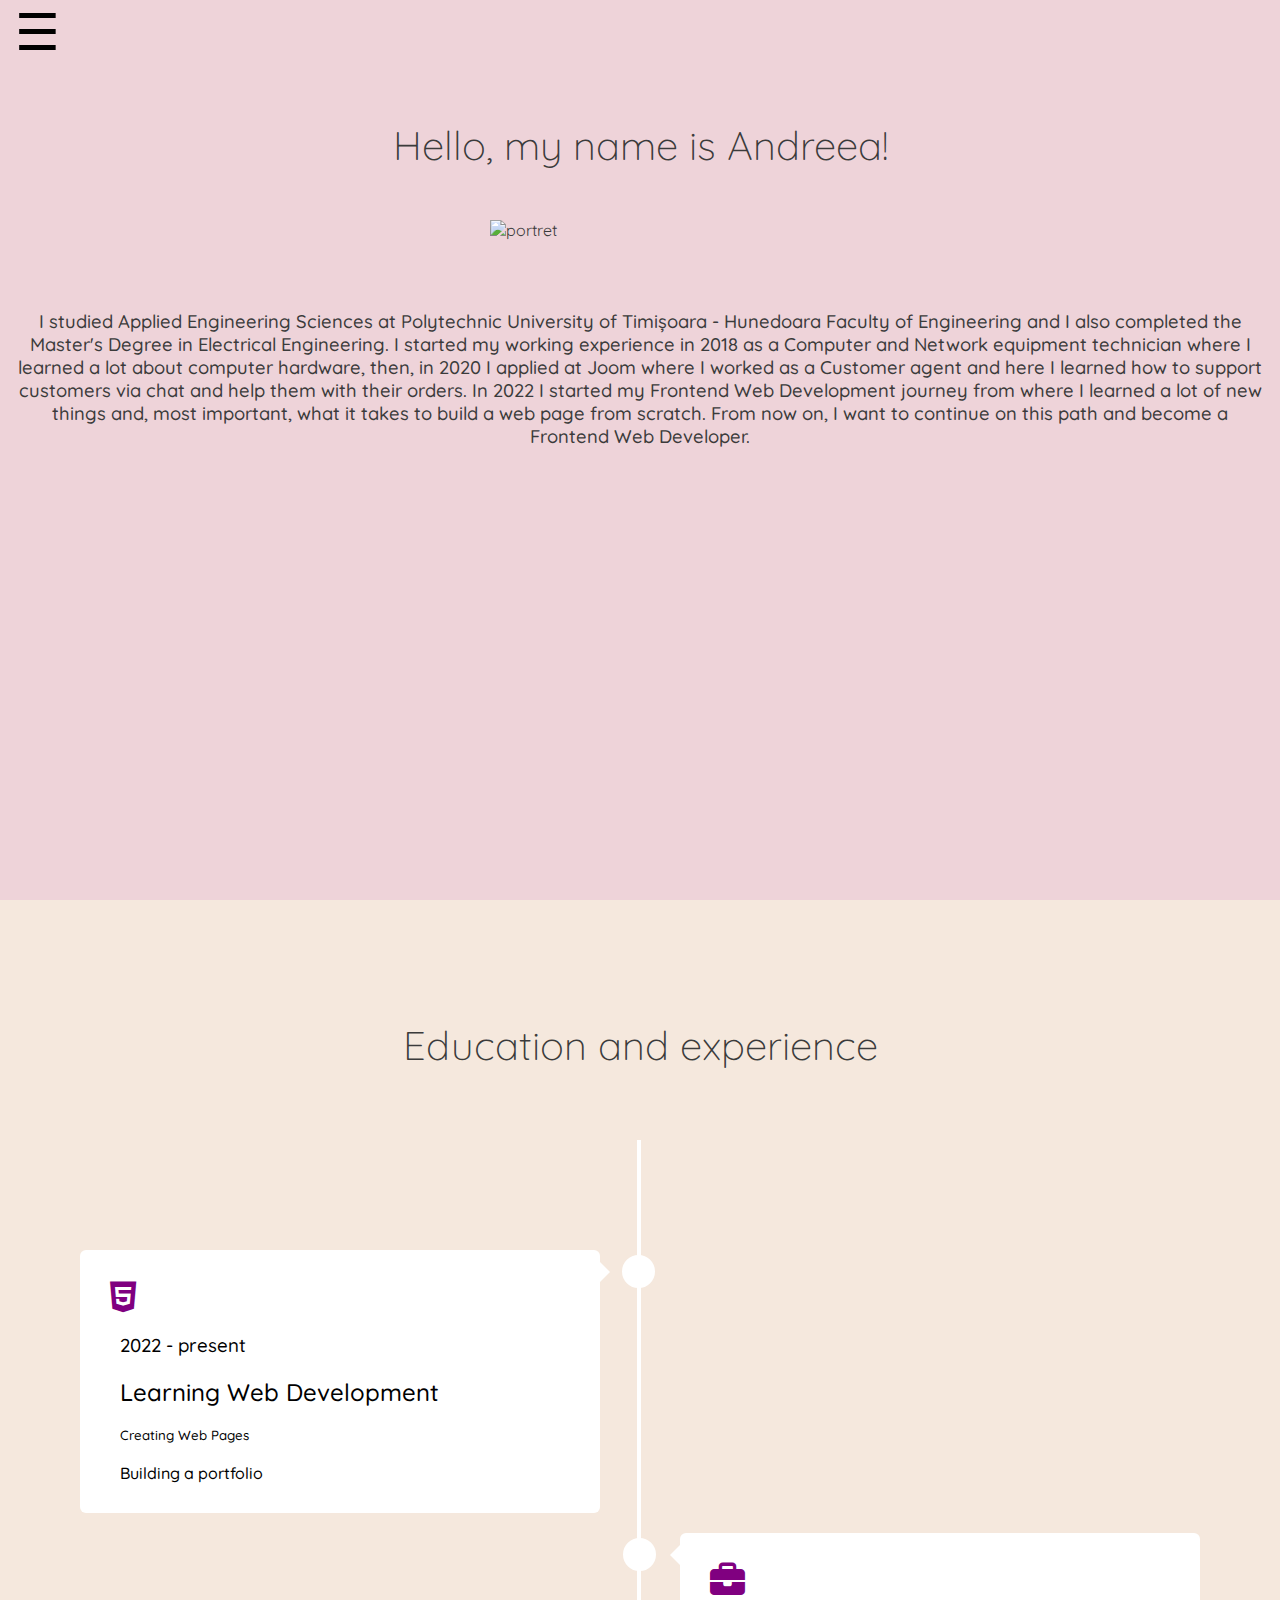
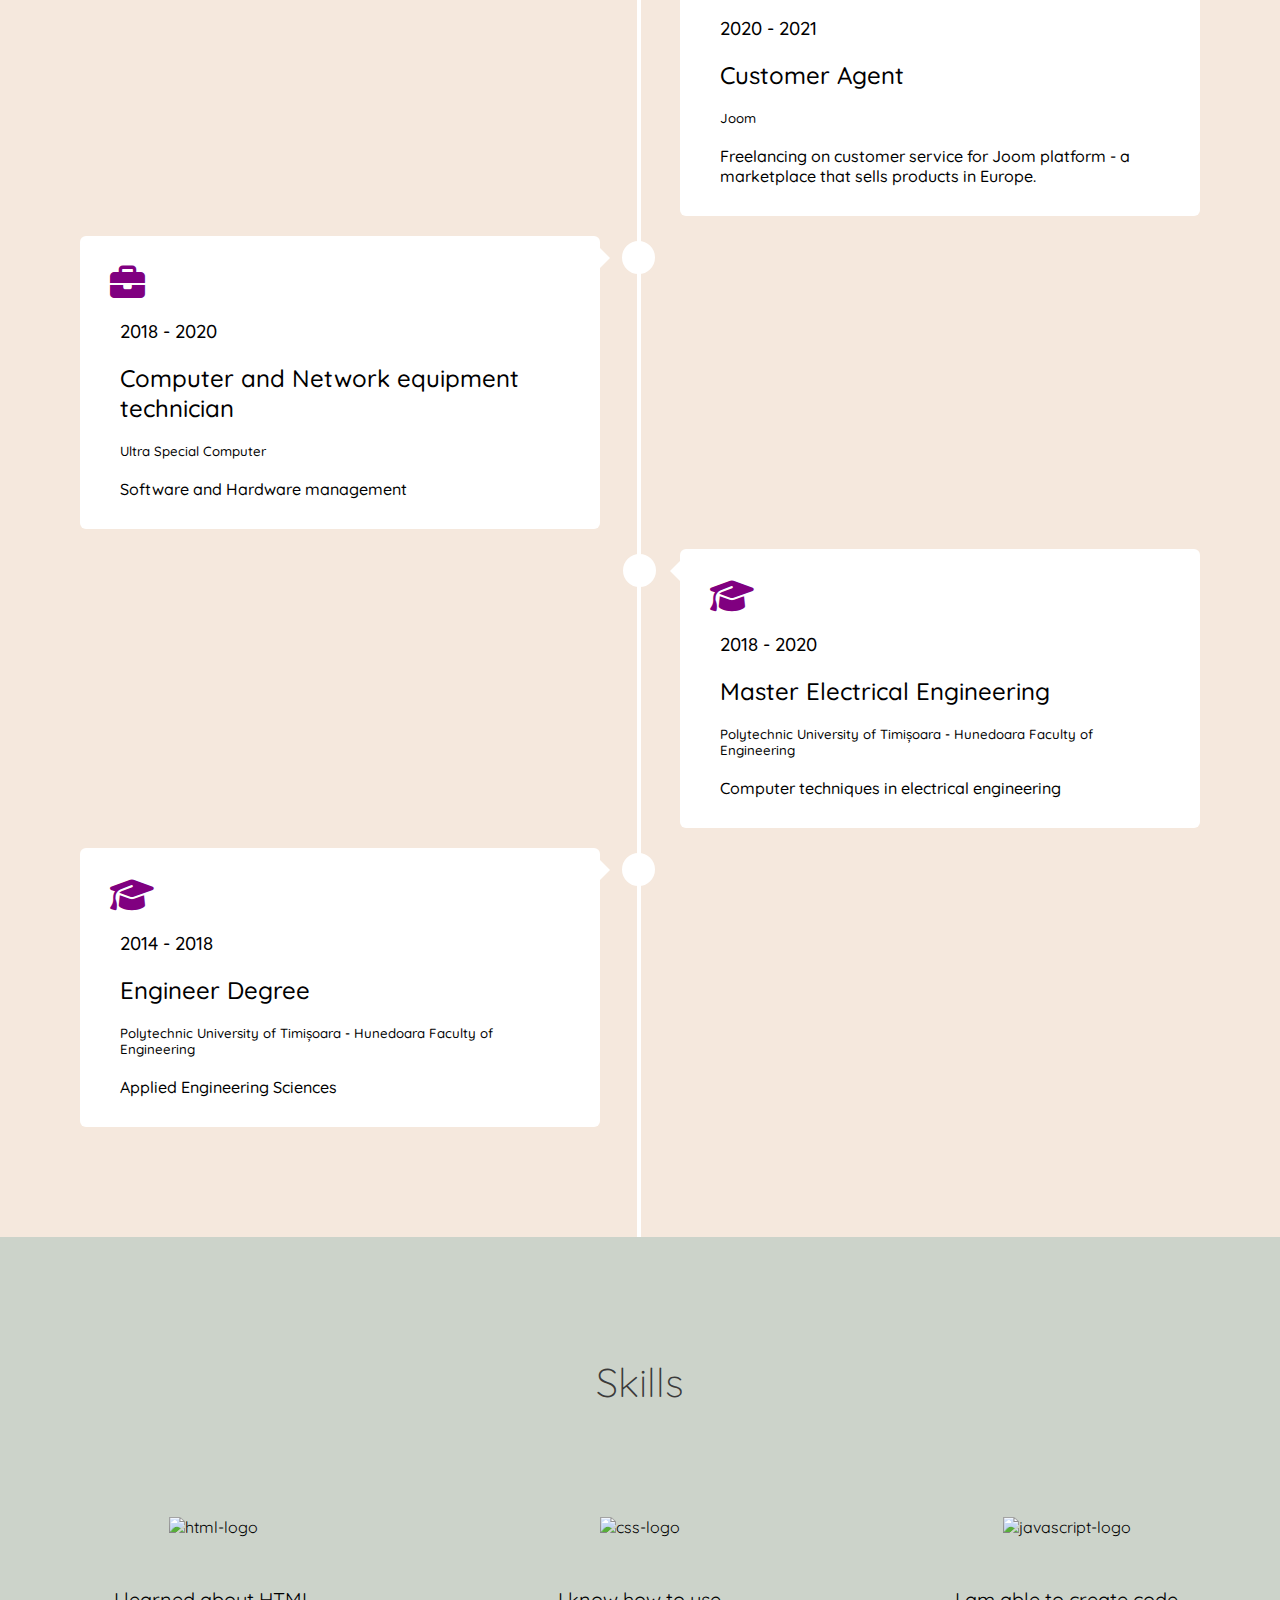
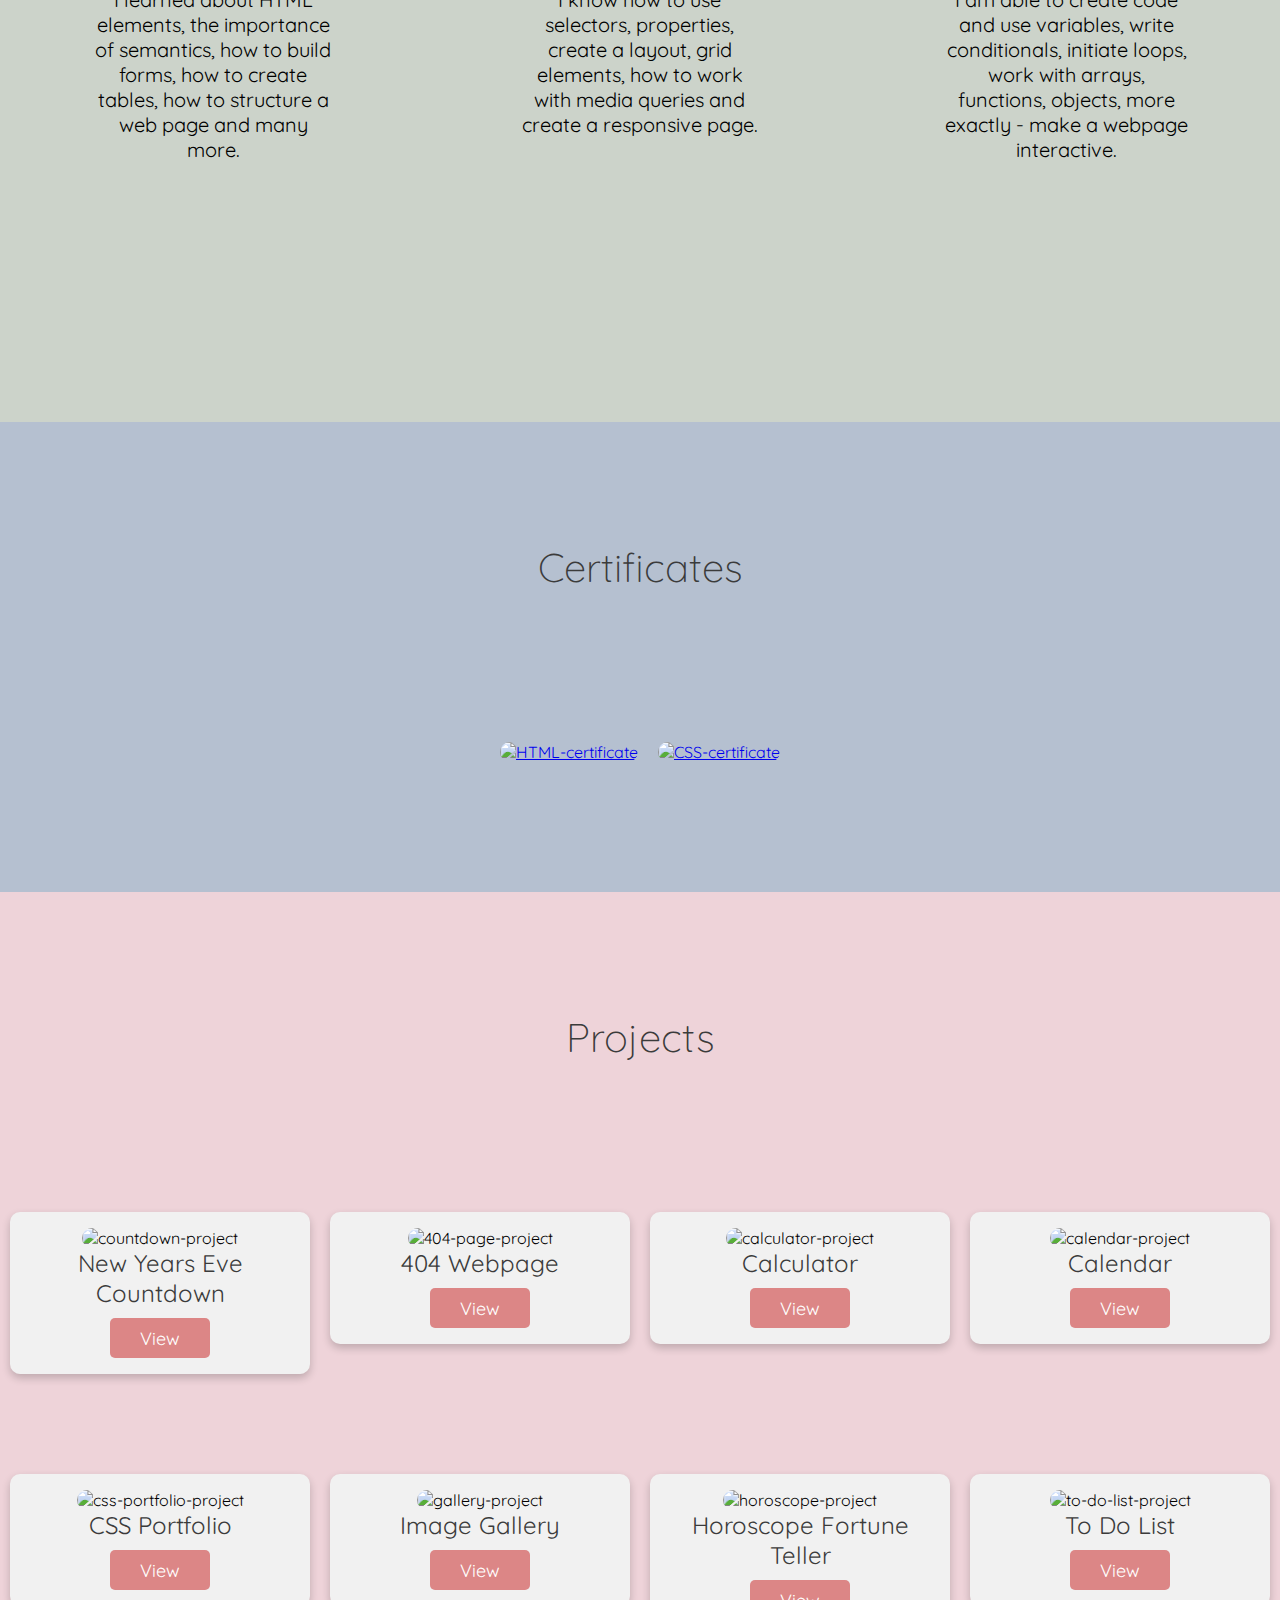
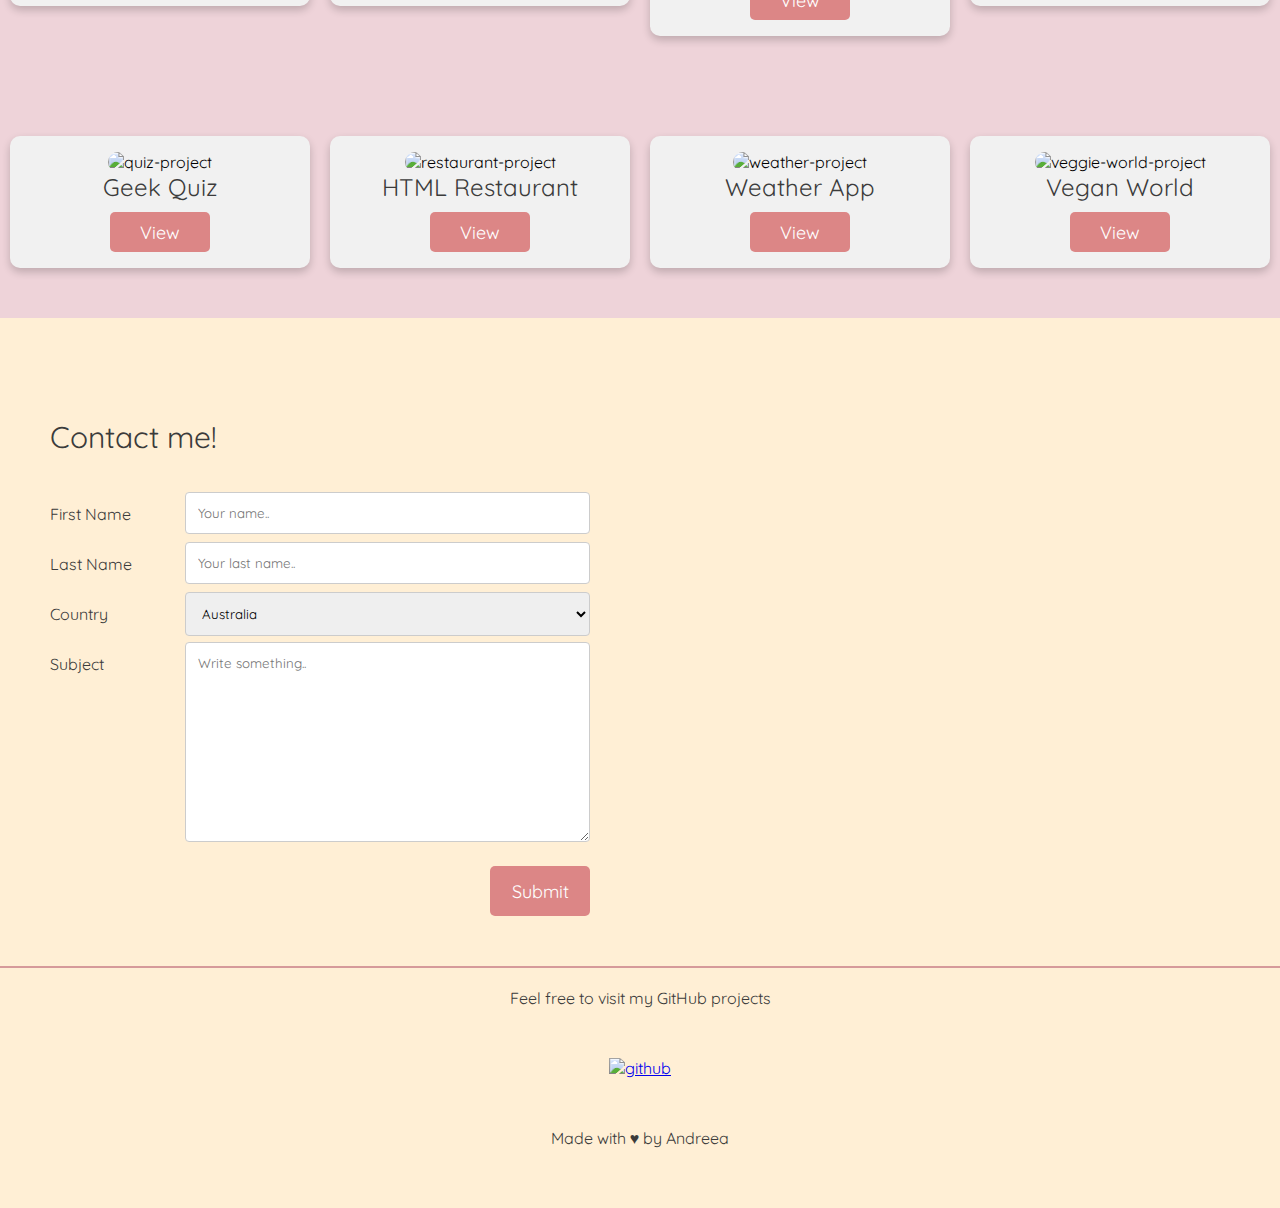
==== index.html @ f6d3bb7d "Add files via upload" ====
<!DOCTYPE html>
<html lang="en">
<head>
    <meta charset="UTF-8">
    <meta name="viewport" content="width=device-width, initial-scale=1.0">
    <title>Personal portfolio</title>

    <link rel="icon" type="image/x-icon" href="favicon_io/android-chrome-192x192.png">
    <!--font awesome - the icon from responsive topnav bar-->
    <link rel="stylesheet" href="https://cdnjs.cloudflare.com/ajax/libs/font-awesome/4.7.0/css/font-awesome.min.css">
    <!--Google Fonts-->
    <link rel="preconnect" href="https://fonts.googleapis.com">
    <link rel="preconnect" href="https://fonts.gstatic.com" crossorigin>
    <link href="https://fonts.googleapis.com/css2?family=Quicksand:wght@300..700&display=swap" rel="stylesheet">
    <!--Font awesome-->
    <link rel="stylesheet" href="https://cdnjs.cloudflare.com/ajax/libs/font-awesome/6.4.0/css/all.min.css">
    <link rel="stylesheet" href="style.css">
    <!--Scroll reveal library-->
    <script src="https://unpkg.com/scrollreveal"></script>

</head>
<body>
        <!--Navbar-->
      <div id="mySidenav" class="sidenav">
          <a href="javascript:void(0)" class="closebtn" onclick="closeNav()">&times;</a>
          <a href="#sec-2">Education</a>
          <a href="#sec-3">Skills</a>
          <a href="#sec-4">Certificates</a>
          <a href="#sec-5">Projects</a>
          <a href="#sec-6">Contact</a>
      </div>
      <span style="font-size: 50px; cursor: pointer; margin-left: 15px; position: fixed; top: 0; z-index: 1;" onclick="openNav()">&#9776;</span>

      <section id="sec-1">
        <!--photo + a few words about me-->
        <header>
          <h1 class="intro">Hello, my name is Andreea!</h1>
          <img class="portrait" src="images/portrait.png" alt="portret">
          <h4 class="description">I studied Applied Engineering Sciences at Polytechnic University of Timișoara - Hunedoara Faculty of Engineering 
              and I also completed the Master's Degree in Electrical Engineering. I started my working experience in 2018 as a 
              Computer and Network equipment technician where I learned a lot about computer hardware, then, in 2020 I applied at Joom 
              where I worked as a Customer agent and here I learned how to support customers via chat and help them with their orders.
              In 2022 I started my Frontend Web Development journey from where I learned a lot of new things and, most important, 
              what it takes to build a web page from scratch. From now on, I want to continue on this path and become a Frontend Web Developer.
            </h4>
        </header>
    </section>

    <section id="sec-2">
        <!--education - timeline-->
        <h1 class="sec-2-title">Education and experience</h1>

        <div class="timeline">

            <div class="container left">
              <div class="content">
                <i class="fa-brands fa-html5"></i>
                <h3 class="timeline-info">2022 - present</h3>
                <h2 class="timeline-info">Learning Web Development</h2>
                <h5 class="timeline-info">Creating Web Pages</h5>
                <h4 class="timeline-info">Building a portfolio</h4>
              </div>
            </div>

            <div class="container right">
              <div class="content">
                <i class="fa-solid fa-briefcase"></i>
                <h3 class="timeline-info">2020 - 2021</h3>
                <h2 class="timeline-info">Customer Agent</h2>
                <h5 class="timeline-info">Joom</h5>
                <h4 class="timeline-info">Freelancing on customer service for Joom platform - a marketplace that sells products in Europe.</h4>
              </div>
            </div>

            <div class="container left">
              <div class="content">
                <i class="fa-solid fa-briefcase"></i>
                <h3 class="timeline-info">2018 - 2020</h3>
                <h2 class="timeline-info">Computer and Network equipment technician</h2>
                <h5 class="timeline-info">Ultra Special Computer</h5>
                <h4 class="timeline-info">Software and Hardware management</h4>
              </div>
            </div>

            <div class="container right">
              <div class="content">
                <i class="fa-solid fa-graduation-cap"></i>
                <h3 class="timeline-info">2018 - 2020</h3>
                <h2 class="timeline-info">Master Electrical Engineering</h2>
                <h5 class="timeline-info">Polytechnic University of Timișoara - Hunedoara Faculty of Engineering</h5>
                <h4 class="timeline-info">Computer techniques in electrical engineering</h4>
              </div>
            </div>

            <div class="container left">
              <div class="content">
                <i class="fa-solid fa-graduation-cap"></i>
                <h3 class="timeline-info">2014 - 2018</h3>
                <h2 class="timeline-info">Engineer Degree</h2>
                <h5 class="timeline-info">Polytechnic University of Timișoara - Hunedoara Faculty of Engineering</h5>
                <h4 class="timeline-info">Applied Engineering Sciences</h4>
              </div>
            </div>

          </div>
    </section>

    <section id="sec-3">
      <!--skills-->
      <div class="skills">
          <h1 class="centered-title">Skills</h1>
          <div class="col"><img class="logo" src="images/html.png" alt="html-logo"><p class="desc">I learned about HTML elements, the importance of semantics, how to build forms, how to create tables, how to structure a web page and many more.</p></div>
          <div class="col"><img class="logo" src="images/css.png" alt="css-logo"><p class="desc">I know how to use selectors, properties, create a layout, grid elements, how to work with media queries and create a responsive page.</p></div>
          <div class="col"><img class="logo" src="images/javascript.png" alt="javascript-logo"><p class="desc">I am able to create code and use variables, write conditionals, initiate loops, work with arrays, functions, objects, more exactly - make a webpage interactive.</p></div>
      </div>
    </section>

    <section id="sec-4">
        <!--certificates-->   
        <h1 class="sec-4-title">Certificates</h1>
            <div class="row">
              <div class="column">
                <a href="https://www.credential.net/c3c3b600-6684-4486-893b-51c46ba680c8#gs.5zh994" target="_blank"><img class="cert" src="https://api.accredible.com/v1/frontend/credential_website_embed_image/certificate/91386036" alt="HTML-certificate"></a>
              </div>

              <div class="column">
                <a href="https://www.credential.net/d3d8c641-aa0c-4a0c-9791-0d1b24d929ac#gs.5zl42k" target="_blank"><img class="cert" src="https://api.accredible.com/v1/frontend/credential_website_embed_image/certificate/92420526" alt="CSS-certificate"></a>
              </div>
            </div>
    </section>

    <section id="sec-5">
      <!--projects + webpages + github profile + download CV button-->
      <h1 class="sec-5-title">Projects</h1>
      <div class="projects-row">
        <div class="projects-column">
          <div class="card">
            <img class="project-img" src="projects/2024countdown.png" alt="countdown-project">
            <h2 class="project-title">New Years Eve Countdown</h2>
            <button class="visit-btn"><a class="project-link" href="https://danandreeamaria.github.io/Andreea-New-Years-Eve-Countdown/" target="_blank">View</a></button>
          </div>
        </div>

        <div class="projects-column">
          <div class="card">
            <img class="project-img" src="projects/404page.png" alt="404-page-project">
            <h2 class="project-title">404 Webpage</h2>
            <button class="visit-btn"><a class="project-link" href="https://danandreeamaria.github.io/Codedex-404-page/" target="_blank">View</a></button>
          </div>
        </div>

        <div class="projects-column">
          <div class="card">
            <img class="project-img" src="projects/calculator.png" alt="calculator-project">
            <h2 class="project-title">Calculator</h2>
            <button class="visit-btn"><a class="project-link" href="https://danandreeamaria.github.io/Calculator/" target="_blank">View</a></button>
          </div>
        </div>

        <div class="projects-column">
          <div class="card">
            <img class="project-img" src="projects/calendar.png" alt="calendar-project">
            <h2 class="project-title">Calendar</h2>
            <button class="visit-btn"><a class="project-link" href="https://danandreeamaria.github.io/Calendar/" target="_blank">View</a></button>
          </div>
        </div>
      </div>

      <div class="projects-row">      
        <div class="projects-column">
          <div class="card">
            <img class="project-img" src="projects/cssportfolio.png" alt="css-portfolio-project">
            <h2 class="project-title">CSS Portfolio</h2>
            <button class="visit-btn"><a class="project-link" href="https://danandreeamaria.github.io/Portfolio-for-CSS-course/" target="_blank">View</a></button>
          </div>
        </div>

        <div class="projects-column">
          <div class="card">
            <img class="project-img" src="projects/gallery.png" alt="gallery-project">
            <h2 class="project-title">Image Gallery</h2>
            <button class="visit-btn"><a class="project-link" href="https://danandreeamaria.github.io/Gallery/" target="_blank">View</a></button>
          </div>
        </div>
              
        <div class="projects-column">
          <div class="card">
            <img class="project-img" src="projects/horoscope.png" alt="horoscope-project">
            <h2 class="project-title">Horoscope Fortune Teller</h2>
            <button class="visit-btn"><a class="project-link" href="https://danandreeamaria.github.io/Horoscope/" target="_blank">View</a></button>
          </div>
        </div>
              
        <div class="projects-column">
          <div class="card">
            <img class="project-img" src="projects/todolist.png" alt="to-do-list-project">
            <h2 class="project-title">To Do List</h2>
            <button class="visit-btn"><a class="project-link" href="https://danandreeamaria.github.io/ToDoList/" target="_blank">View</a></button>
          </div>
        </div>
      </div>

      <div class="projects-row">     
        <div class="projects-column">
          <div class="card">
            <img class="project-img" src="projects/quiz.png" alt="quiz-project">
            <h2 class="project-title">Geek Quiz</h2>
            <button class="visit-btn"><a class="project-link" href="https://danandreeamaria.github.io/Quiz/" target="_blank">View</a></button>
          </div>
        </div>

        <div class="projects-column">
          <div class="card">
            <img class="project-img" src="projects/restaurant-html.png" alt="restaurant-project">
            <h2 class="project-title">HTML Restaurant</h2>
            <button class="visit-btn"><a class="project-link" href="https://danandreeamaria.github.io/Restaurant/" target="_blank">View</a></button>
          </div>
        </div>

        <div class="projects-column">
          <div class="card">
            <img class="project-img" src="projects/weatherapp.png" alt="weather-project">
            <h2 class="project-title">Weather App</h2>
            <button class="visit-btn"><a class="project-link" href="https://danandreeamaria.github.io/WeatherApp/" target="_blank">View</a></button>
          </div>
        </div>

        <div class="projects-column">
          <div class="card">
            <img class="project-img" src="projects/veggieworld.png" alt="veggie-world-project">
            <h2 class="project-title">Vegan World</h2>
            <button class="visit-btn"><a class="project-link" href="https://danandreeamaria.github.io/Vegan-world/" target="_blank">View</a></button>
          </div>
        </div>
      </div>              
    </section>

    <!--top button-->

    <section id="sec-6">
        <!--footer-->      
        <footer>
        <div class="contact-parent">

          <div class="container-f" id="two">
            <h1 class="contact-txt">Contact me!</h1>
            <form action="/action_page.php">
            <div class="rows">
              <div class="col-25">
                <label for="fname">First Name</label>
              </div>
              <div class="col-75">
                <input type="text" id="fname" name="firstname" placeholder="Your name..">
              </div>
            </div>
            <div class="rows">
              <div class="col-25">
                <label for="lname">Last Name</label>
              </div>
              <div class="col-75">
                <input type="text" id="lname" name="lastname" placeholder="Your last name..">
              </div>
            </div>
            <div class="rows">
              <div class="col-25">
                <label for="country">Country</label>
              </div>
              <div class="col-75">
                <select id="country" name="country">
                  <option value="australia">Australia</option>
                  <option value="canada">Canada</option>
                  <option value="usa">USA</option>
                </select>
              </div>
            </div>
            <div class="rows">
              <div class="col-25">
                <label for="subject">Subject</label>
              </div>
              <div class="col-75">
                <textarea id="subject" name="subject" placeholder="Write something.." style="height:200px"></textarea>
              </div>
            </div>
            <br>
            <div class="rows">
              <button class="submit-btn"><a href="mailto:deea_u90@yahoo.com" class="btn-submit">Submit</a></button>
            </div>
            </form>
          </div>

          <div class="map" id="one">            
            <iframe src="https://www.google.com/maps/embed?pb=!1m18!1m12!1m3!1d44444.4858134898!2d22.871938521150735!3d45.875703674149406!2m3!1f0!2f0!3f0!3m2!1i1024!2i768!4f13.1!3m3!1m2!1s0x474ef2942e4b17ed%3A0x7a9550f58a1eda77!2sDeva!5e0!3m2!1sen!2sro!4v1709636114431!5m2!1sen!2sro" width="450" height="350" style="border:0;" allowfullscreen="" loading="lazy" referrerpolicy="no-referrer-when-downgrade"></iframe>
          </div>

        </div>

        <hr>

        <h4 class="more">Feel free to visit my GitHub projects</h4>
        <div class="links">
          <a href="https://github.com/DanAndreeaMaria" target="_blank"><img class="mini-logo" src="images/github.png" alt="github"></a>
        </div>
        <h4 class="more">Made with ♥ by Andreea</h4>

        </footer>


    </section>

    <script src="script.js"></script>
</body>
</html>
---- style.css ----
/*topnav style*/
* {
  margin: 0;
  box-sizing: border-box;
  font-family: "Quicksand", sans-serif;
}

.sidenav {
  height: 100vh;
  width: 0;
  position: fixed;
  z-index: 1;
  top: 0;
  left: 0;
  background-color: #111;
  overflow-x: hidden;
  transition: 0.5s;
  padding-top: 60px;
}

.sidenav a {
  padding: 30px 8px 8px 32px;
  text-decoration: none;
  font-size: 25px;
  color: #818181;
  display: block;
  transition: 0.3s;
}

.sidenav a:hover {
  color: #f1f1f1;
}

.sidenav .closebtn {
  position: absolute;
  top: 0;
  right: 25px;
  font-size: 45px;
  margin-left: 50px;
}

@media screen and (max-height: 450px) {
  .sidenav {
    padding-top: 15px;
  }
  .sidenav a {
    font-size: 18px;
  }
}
/*--------------------------------------*/

/*Introduction*/
#sec-1 {
  background-color: #EED3D9;
}

header {
  padding-top: 120px;
  height: 100vh;
  color: rgb(59, 59, 59);
}

@media screen and (max-width: 600px) {
  header {
    height: auto;
    margin-bottom: 0;
  }
}

.intro {
  color: rgb(59, 59, 59);
  text-align: center;
  font-size: 40px;
  font-weight: 300;
  padding-bottom: 50px;
  transition-duration: 1s;
}

@media screen and (max-width: 1000px) {
  .intro {
    font-size: 30px;
    margin: 15px 15px 15px 15px;
    transition-duration: 1s;
  }
}

@media screen and (max-width: 600px) {
  .intro {
    font-size: 25px;
    margin: 15px 15px 15px 15px;
    transition-duration: 1s;
  }
}

.portrait {
  width: 300px;
  /* border-radius: 50%; */
  display: block;
  margin-left: auto;
  margin-right: auto;
  margin-bottom: 70px;
  transition-duration: 1s;
}

@media screen and (max-width: 1000px) {
  .portrait {
    width: 200px;
    transition-duration: 1s;
  }
}

@media screen and (max-width: 600px) {
  .portrait {
    width: 170px;
    transition-duration: 1s;
  }
}

.description {
  font-size: 25px;
  font-weight: 500;
  text-align: center;
  margin: 70px 70px 0 70px;
  padding-bottom: 70px;
}

@media screen and (max-width: 1400px) {
  .description {
    font-size: 1.15em;
    margin: 15px 15px 15px 15px;
  }
}

@media screen and (max-width: 600px) {
  .description {
    font-size: 18px;
    margin: 15px 10px 0 10px;
  }
}
/*--------------------------------------*/

/*Timeline*/
#sec-2 {
  background-color: #F5E8DD;
}

.sec-2-title {
  color: rgb(59, 59, 59);
  padding-top: 120px;
  padding-bottom: 70px;
  font-size: 40px;
  font-weight: 300;
  text-align: center;
  transition-duration: 1s;
}

@media screen and (max-width: 1000px) {
  .sec-2-title {
    font-size: 25px;
    transition-duration: 1s;
  }
}

/* The actual timeline (the vertical ruler) */
.timeline {
  position: relative;
  max-width: 1200px;
  margin: 0 auto;
  padding-top: 100px;
  padding-bottom: 100px;
}

/* The actual timeline (the vertical ruler) */
.timeline::after {
  content: '';
  position: absolute;
  width: 4px;
  background-color: white;
  top: 0;
  bottom: 0;
  left: 50%;
  margin-left: -3px;
  transition-duration: 1s;
}

/* Container around content */
.container {
  padding: 10px 40px;
  position: relative;
  background-color: inherit;
  width: 50%;
}

/* The circles on the timeline */
.container::after {
  content: '';
  position: absolute;
  width: 25px;
  height: 25px;
  right: -15px;
  background-color: white;
  border: 4px solid #fff;
  top: 15px;
  border-radius: 50%;
  z-index: 1;
}

/* Place the container to the left */
.left {
  left: 0;
  transition-duration: 0.5s;
}

/* Place the container to the right */
.right {
  left: 50%;  
  transition-duration: 0.5s;
}

/* Add arrows to the left container (pointing right) */
.left::before {
  content: " ";
  height: 0;
  position: absolute;
  top: 22px;
  width: 0;
  z-index: 1;
  right: 30px;
  border: medium solid white;
  border-width: 10px 0 10px 10px;
  border-color: transparent transparent transparent white;
  transition-duration: 1s;
}

/* Add arrows to the right container (pointing left) */
.right::before {
  content: " ";
  height: 0;
  position: absolute;
  top: 22px;
  width: 0;
  z-index: 1;
  left: 30px;
  border: medium solid white;
  border-width: 10px 10px 10px 0;
  border-color: transparent white transparent transparent;
  transition-duration: 1s;
}

/* Fix the circle for containers on the right side */
.right::after {
  left: -17px;
}

/* The actual content */
.content {
  padding: 20px 30px;
  background-color: white;
  position: relative;
  border-radius: 6px;
}

/* Media queries - Responsive timeline on screens less than 600px wide */
@media screen and (max-width: 600px) {
  /* Place the timelime to the left */
  .timeline::after {
    left: 31px;
    transition-duration: 1s;
  }
  
  /* Full-width containers */
  .container {
    width: 100%;
    padding-left: 70px;
    padding-right: 25px;
  }
  
  /* Make sure that all arrows are pointing leftwards */
  .container::before {
    left: 60px;
    border: medium solid white;
    border-width: 10px 10px 10px 0;
    border-color: transparent white transparent transparent;
  }

  /* Make sure all circles are at the same spot */
  .left::after, .right::after {
    left: 15px;
  }
  
  /* Make all right containers behave like the left ones */
  .right {
    left: 0%;
  }
}

.timeline-info {
  font-weight: 500;
  padding: 10px;
}

i {
  padding-top: 10px;
  padding-bottom: 8px;
  color: purple;
  font-size: 35px;
}

/*Skills*/
#sec-3 {
  background-color: #CCD3CA;
}

.col {
  float: left;
  width: 33.33%;
  padding: 10px;
  text-align: center;
  transition-duration: 1s;
}

@media screen and (max-width: 1000px) {
  .col {
    transition-duration: 1s;
  }
}

.logo {
  width: 60px;
  transition-duration: 0.5s;
}

.logo:hover {
  -ms-transform: scale(1.2);
  -webkit-transform: scale(1.2);
  transform: scale(1.2);
  transition-duration: 0.5s;
}

.desc {
  padding: 50px 80px 50px 80px;
  font-size: 20px;
}

.skills {
  padding-bottom: 200px;
}

.skills:after {
  content: "";
  display: table;
  clear: both;
}

@media screen and (max-width: 1000px) {
  .col {
    color: rgb(59, 59, 59);
    width: 100%;
    display: block;
    transition-duration: 1s;
  }
}

.centered-title {
  color: rgb(59, 59, 59);
  font-size: 40px;
  font-weight: 300;
  text-align: center;
  padding-top: 120px;
  padding-bottom: 100px;
}
/*------------------*/

/*Certificates*/
/*Responsive columns*/
/* Create two equal columns that floats next to each other */
#sec-4 {
  background-color: #B5C0D0;
}

.sec-4-title {
  color: rgb(59, 59, 59);
  padding-top: 120px;
  padding-bottom: 100px;
  font-size: 40px;
  font-weight: 300;
  text-align: center;
}

.row {
  display: flex;
  flex-wrap: wrap;
  justify-content: center;
  align-items: center;
  margin-top: 40px;
  padding-bottom: 40px;
}

.column {
  padding: 10px;
  text-align: center;
}

.cert {
  max-width: 100%; /* Make sure images don't exceed the column width */
  height: auto; /* Maintain aspect ratio */
  border-radius: 10px;
  transition: transform .2s; /*the ease out doesn't work if this is not applied on the parent image*/
}

.cert:hover {
  -ms-transform: scale(1.05); /* IE 9 */
  -webkit-transform: scale(1.05); /* Safari 3-8 */
  transform: scale(1.05); 
  transition: .2s ease-in-out;
}

/* Responsive layout - makes the two columns stack on top of each other instead of next to each other */
@media screen and (max-width: 1000px) {
  .column {
    margin-top: 20px;
    margin-bottom: 20px;
    width: 100%;
  }
}

/*section 5 - projects*/
#sec-5 {
  background-color: #EED3D9;
}

.sec-5-title {
  color: rgb(59, 59, 59);
  padding-top: 120px;
  padding-bottom: 100px;
  font-size: 40px;
  font-weight: 300;
  text-align: center;
}

.project-title {
  color: rgb(59, 59, 59);
  font-weight: 400;
}

.project-link {
  text-decoration: none;
  color: white;
}

.project-link:visited {
  text-decoration: none;
  color: white;
}

.projects-column {
  float: left;
  width: 25%;
  padding: 0 10px;
  transition-duration: 1s;
}

@media screen and (max-width: 1000px) {
  .projects-column {
    width: 100%;
    display: block;
    margin-bottom: 20px;
    transition-duration: 1s;
  }
}

.projects-row {
  padding: 50px 0 50px 0;
}

.projects-row:after {
  content: "";
  display: table;
  clear: both;
}

.card {
  height: 400px;
  padding: 16px;
  border-radius: 10px;
  box-shadow: 0 4px 8px 0 rgba(0, 0, 0, 0.2);
  text-align: center;
  background-color: #f1f1f1;
  transition-duration: 1s;
}

@media screen and (max-width: 1500px) {
  .card {
    height: auto;
    transition-duration: 1s;
  }
}

.project-img {
  width: 100%;
  border-radius: 10px;
}

.visit-btn {
  width: 100px;
  height: 40px;
  font-size: 18px;
  background-color: #DC8686;
  color: white;
  font-weight: 400;
  border: none;
  border-radius: 5px;
  cursor: pointer;
  padding: 8px;
  margin-top: 40px;
  transition-duration: 1s;
}

@media screen and (max-width: 1500px) {
  .visit-btn {
    margin-top: 10px;
    transition-duration: 1s;
  }
}
/*------------------------*/

/*Footer*/
footer {
  padding-top: 50px;
  padding-bottom: 50px;
  background-color: papayawhip;
}
/*----------------------------------*/

/*Responsive form*/
#sec-6 {
  background-color: #CCD3CA;
}

.contact-txt {
  color: rgb(59, 59, 59);
  font-size: 30px;
  font-weight: 400;
  padding-bottom: 30px;
}

input[type=text], select, textarea {
  width: 100%;
  padding: 12px;
  border: 1px solid #ccc;
  border-radius: 4px;
  resize: vertical;
}

label {
  padding: 12px 12px 12px 0;
  display: inline-block;
}

input[type=submit] {
  background-color: #DC8686;
  color: white;
  padding: 12px 20px;
  border: none;
  border-radius: 4px;
  cursor: pointer;
  float: right;
}

input[type=submit]:hover {
  background-color: #DC8686;
}

.container-f {
  width: 600px;
  border-radius: 5px;
  padding: 20px;
}

.col-25 {
  color: rgb(59, 59, 59);
  float: left;
  width: 25%;
  margin-top: 6px;
}

.col-75 {
  color: rgb(59, 59, 59);
  float: left;
  width: 75%;
  margin-top: 6px;
}

/*responsive columns*/
.row {
  padding-bottom: 120px;
}

.rows::after {
  content: "";
  display: table;
  clear: both;
}

#one, #two {
  float: left;
  width: 50%;
  padding: 50px;
}

#one {
  margin-top: 74px;
}

@media screen and (max-width: 1000px) {
  #two {
    width: 100%;
    margin: 40px 0 30px 0;
    padding-left: 40px;
    padding-right: 40px;
  }

  #one {
    width: 100%;
    display: flex;
    justify-content: center;
    align-items: center;
    margin-top: 0;
  }
}

.contact-parent:after {
  content: "";
  display: table;
  clear: both;
}
/*------------------------*/

/*submit button*/
.submit-btn {
  width: 100px;
  height: 50px;
  font-size: 18px;
  background-color: #DC8686;
  border: none;
  border-radius: 5px;
  text-align: center;
  cursor: pointer;
  padding: 10px;
  float: right;
}

.btn-submit:link, .btn-submit:visited {
  color: #fff;
  text-decoration: none;
}

.more {
  color: rgb(59, 59, 59);
  text-align: center; 
  padding: 20px 0 10px 0; 
  font-weight: 400;
}

.links {
  display: flex;
  align-items: center;
  justify-content: center;
  padding: 40px 0 30px 0;
}

.mini-logo {
  width: 30px;
  margin-left: 20px;
  margin-right: 20px;
}

hr {
  border: 1px solid #d69a9a;
}
/*------------------------*/
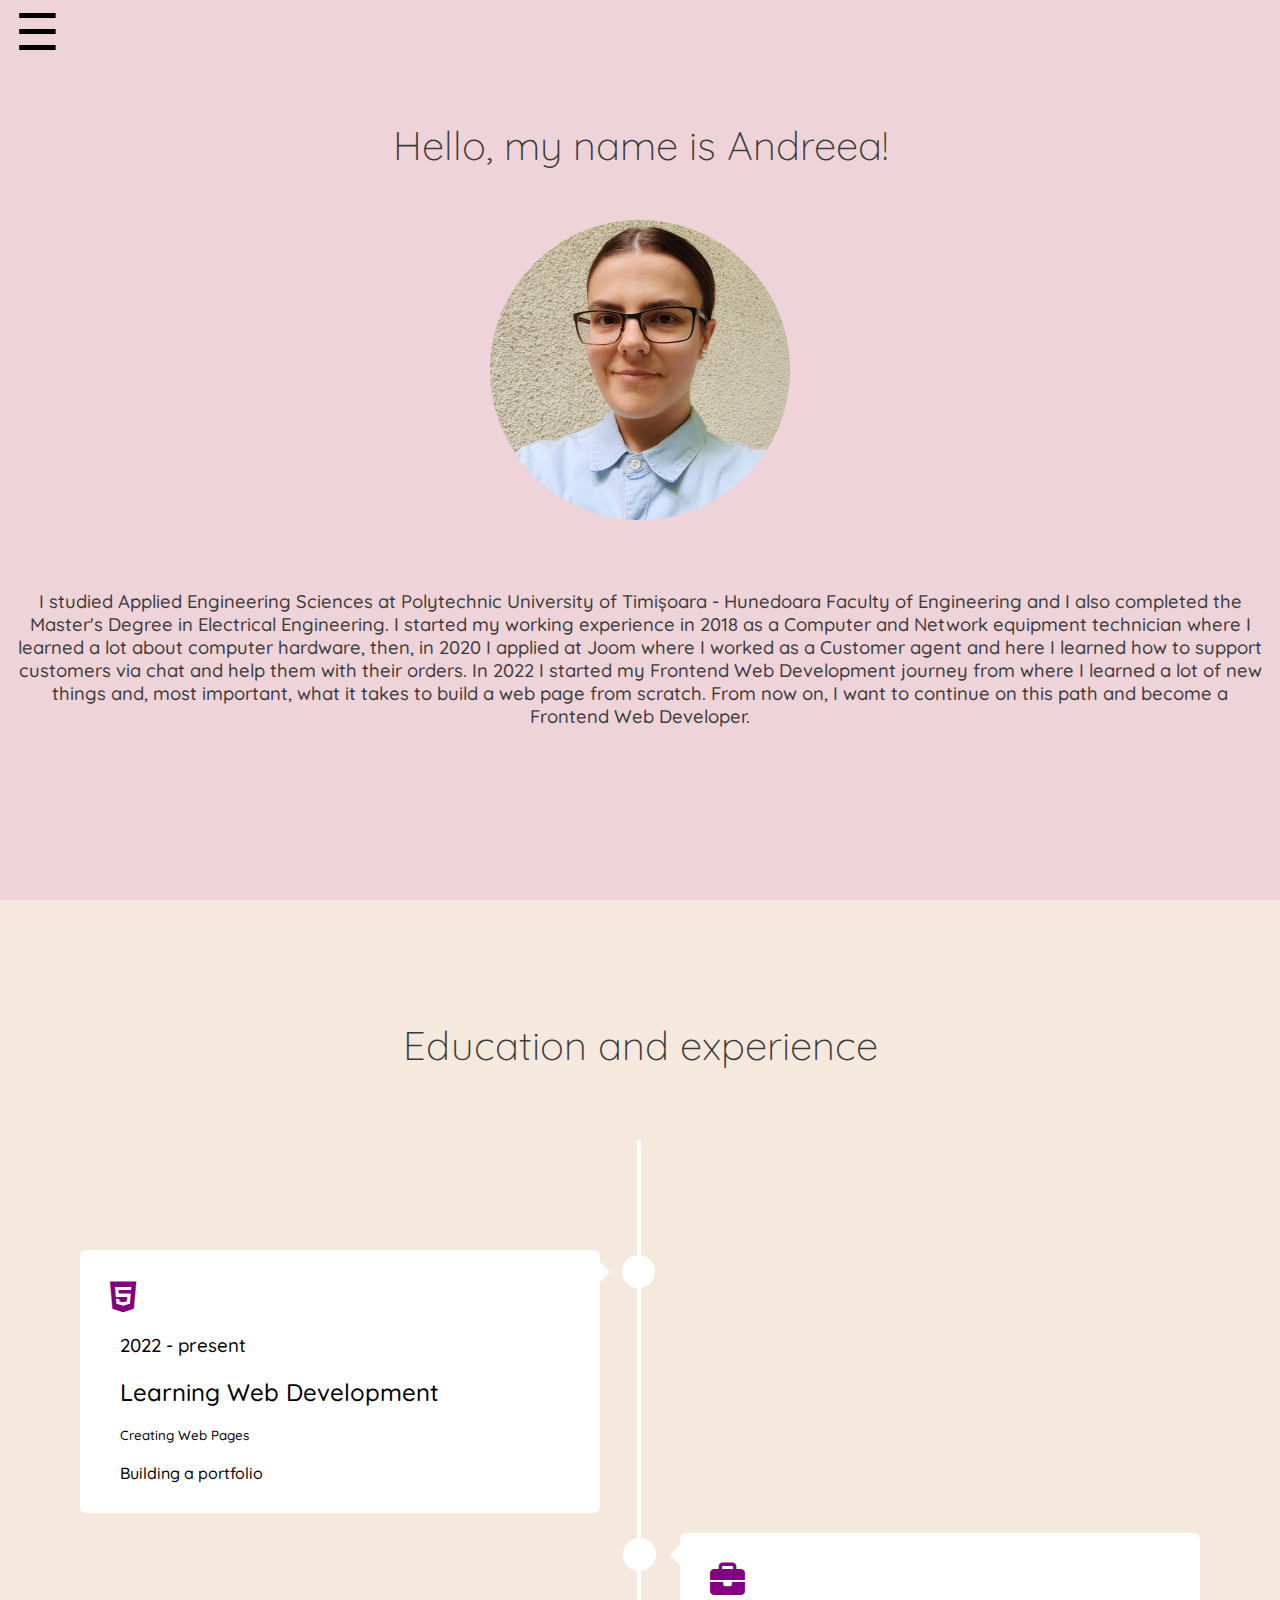
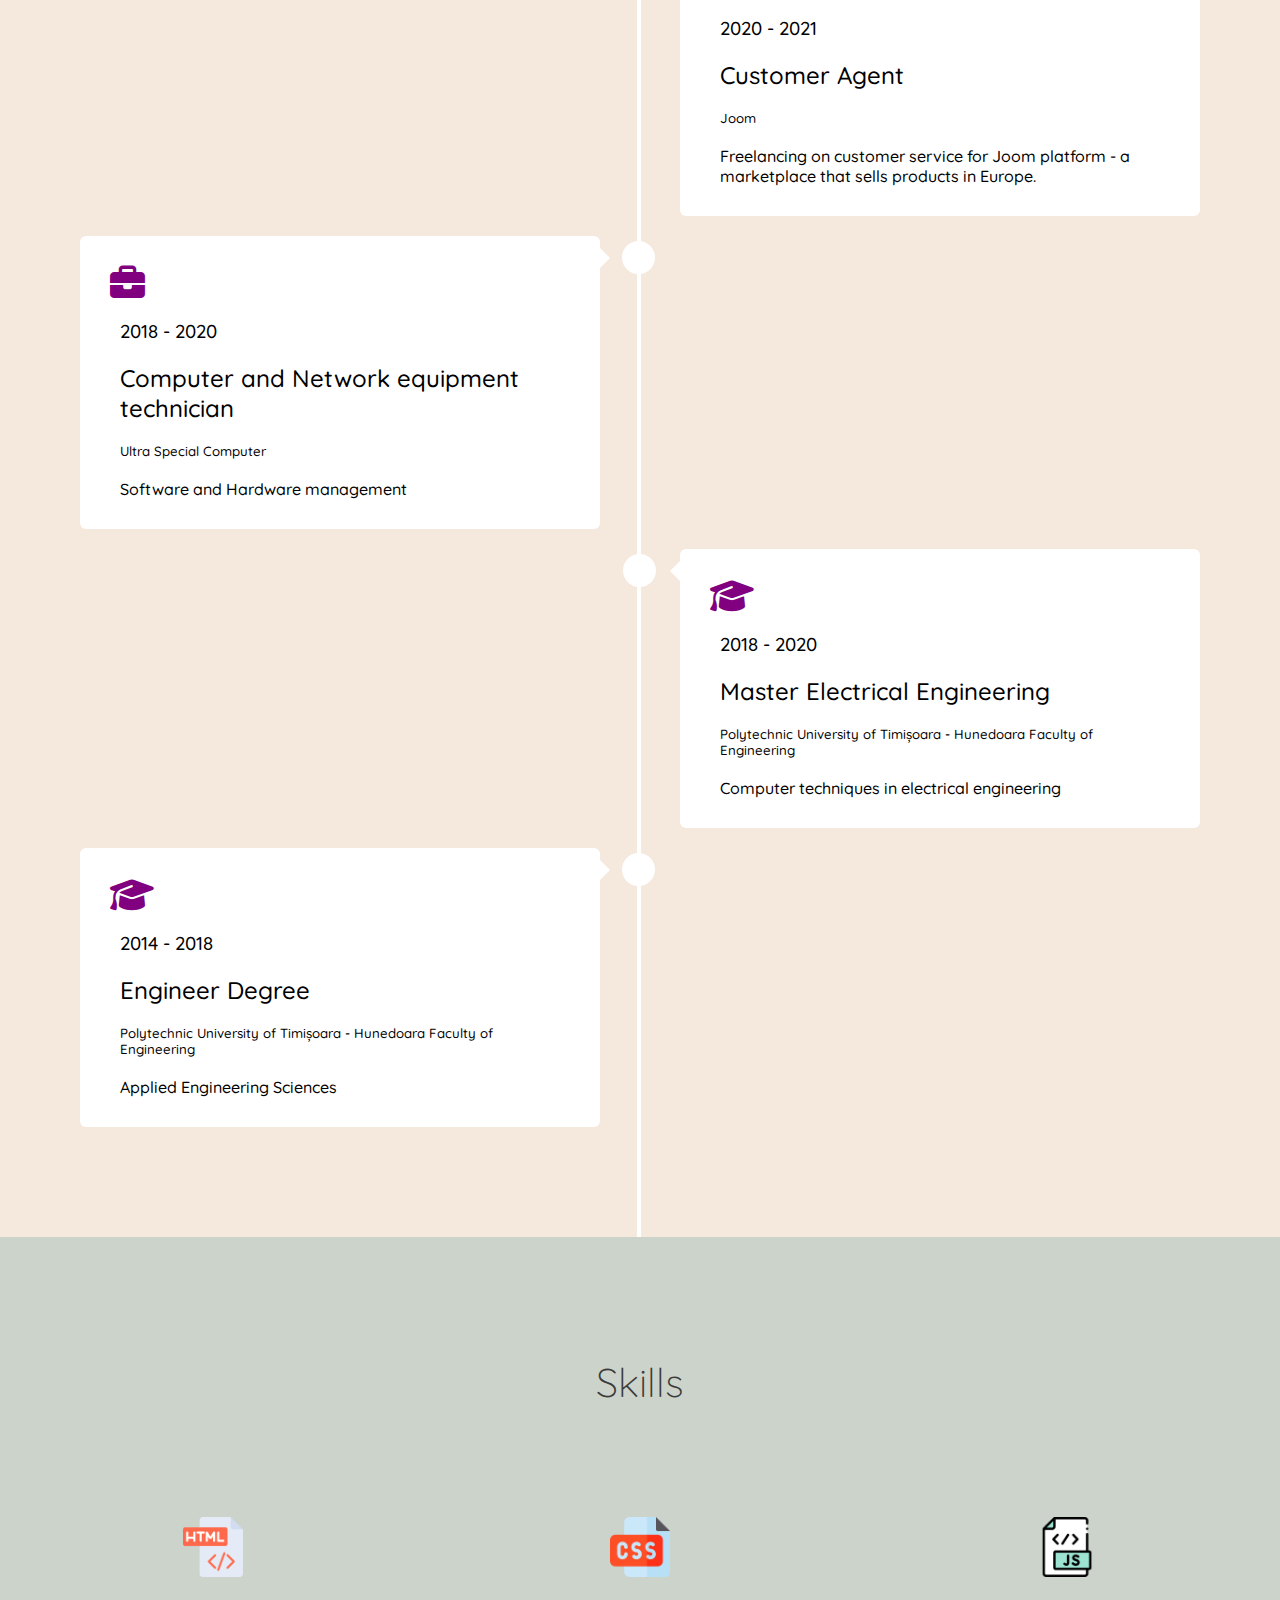
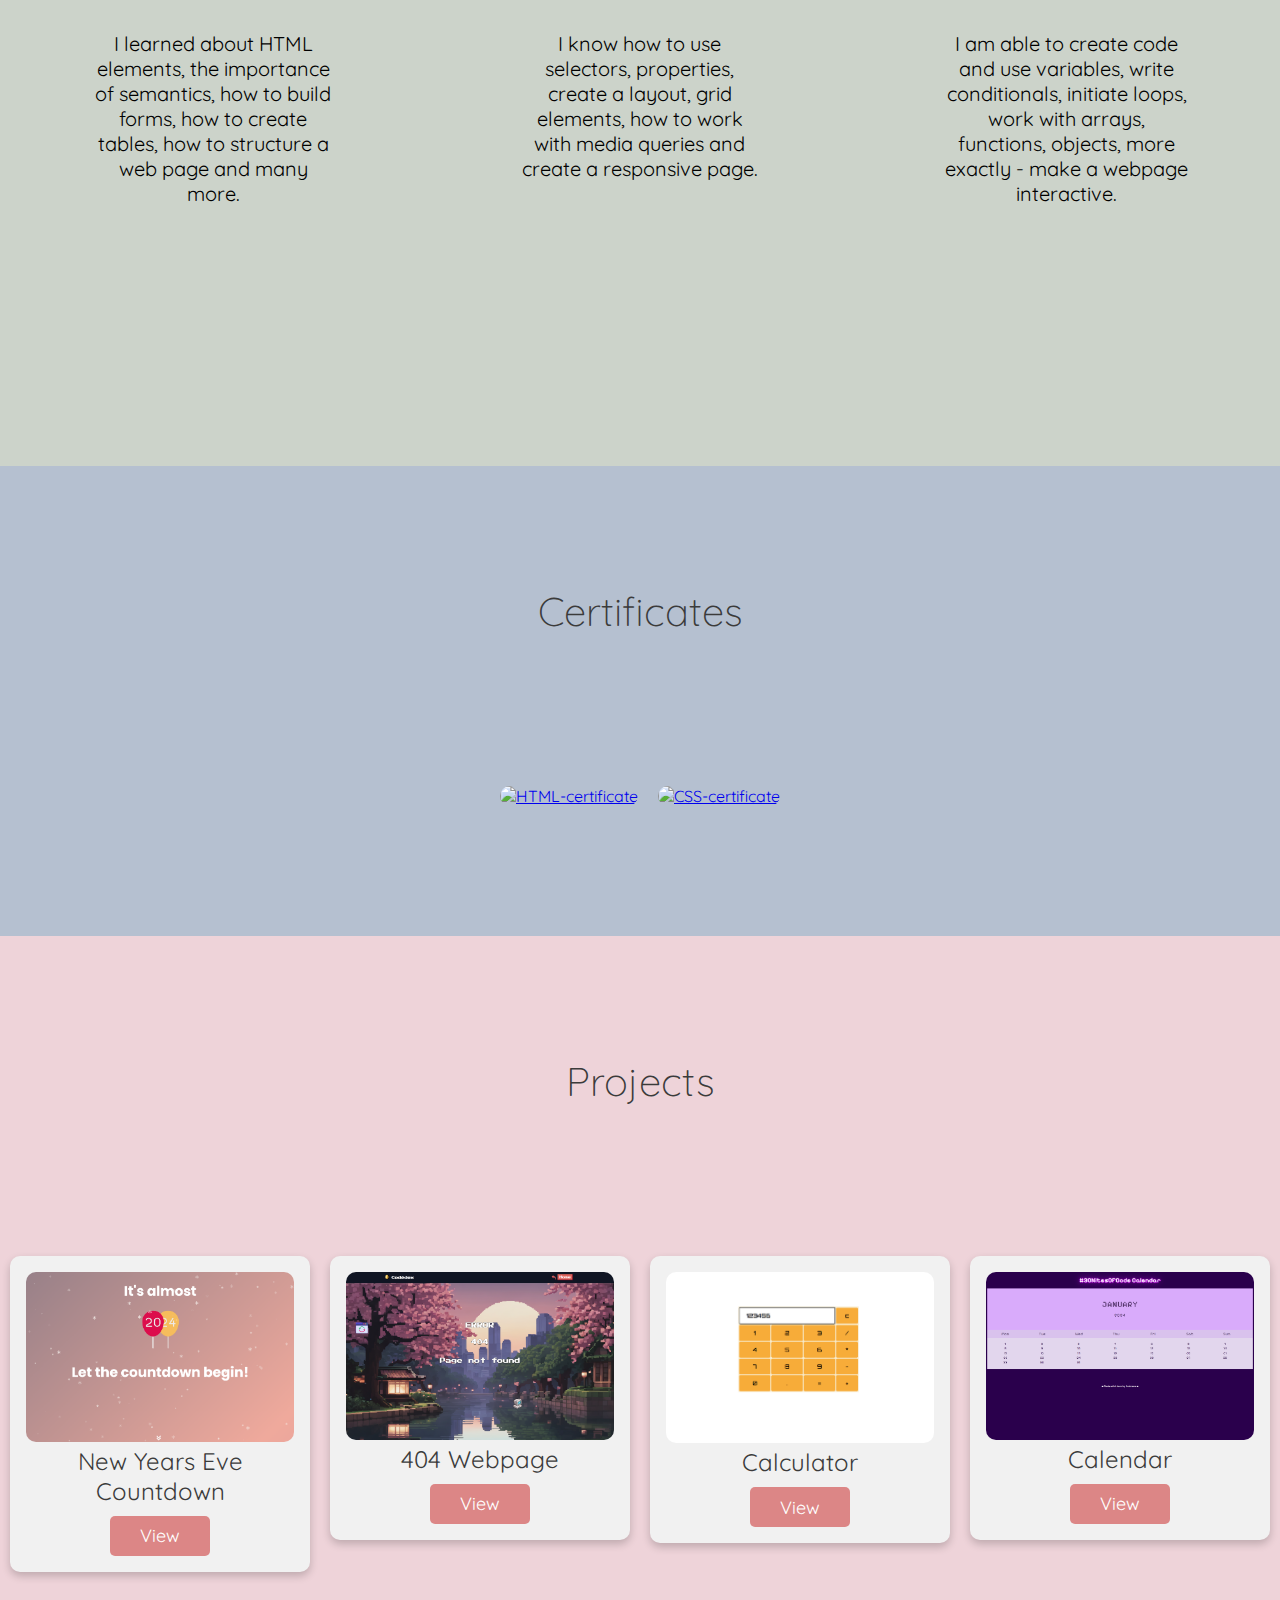
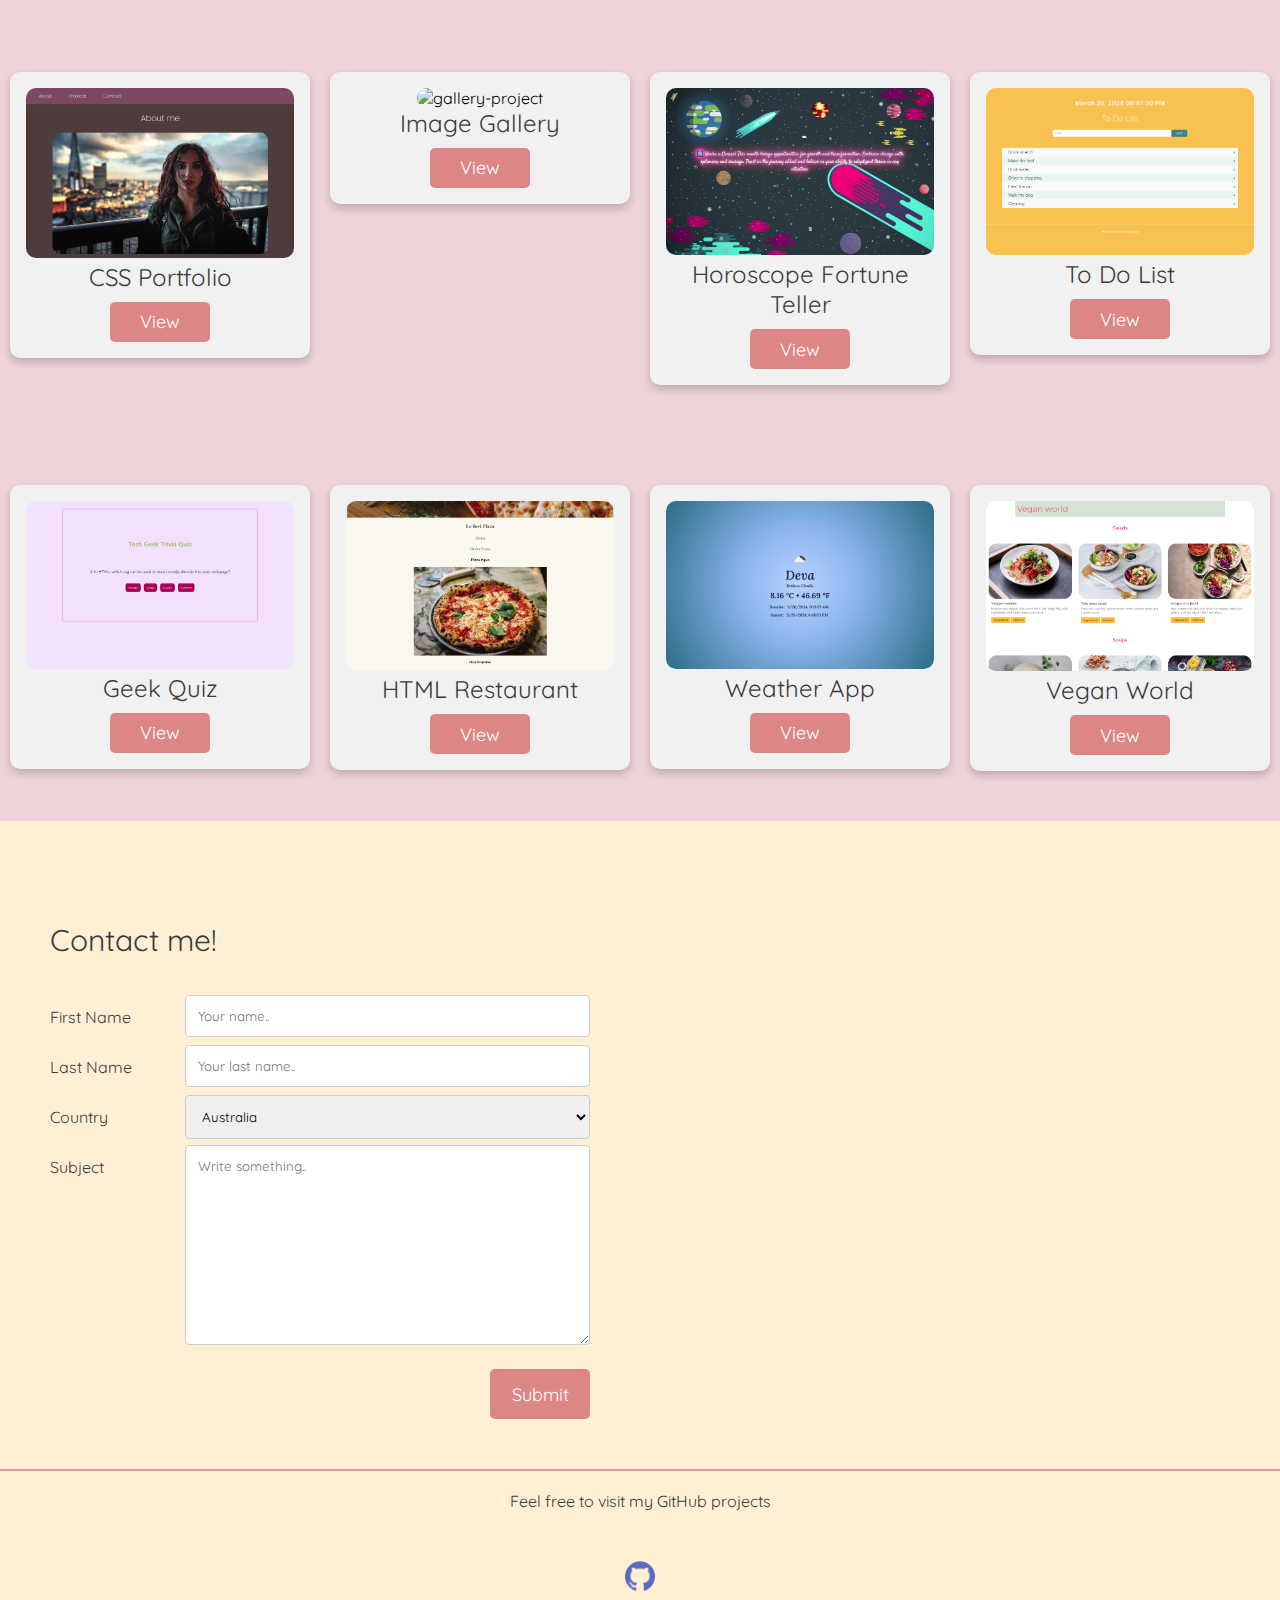
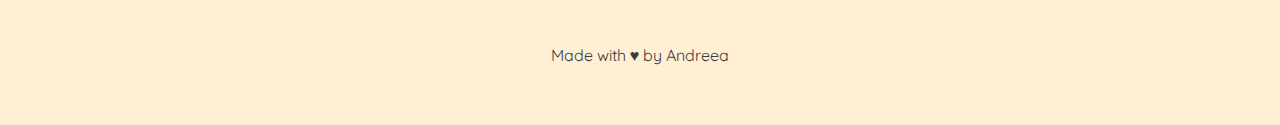
==== commit 51ab65cc: "Update index.html" ====
--- a/index.html
+++ b/index.html
@@ -270,6 +270,11 @@
                   <option value="australia">Australia</option>
                   <option value="canada">Canada</option>
                   <option value="usa">USA</option>
+                  <option value="uk">UK</option>
+                  <option value="romania">Romania</option>
+                  <option value="france">France</option>
+                  <option value="spain">Spain</option>
+                  <option value="italy">Italy</option>
                 </select>
               </div>
             </div>
@@ -309,4 +314,4 @@
 
     <script src="script.js"></script>
 </body>
-</html>+</html>
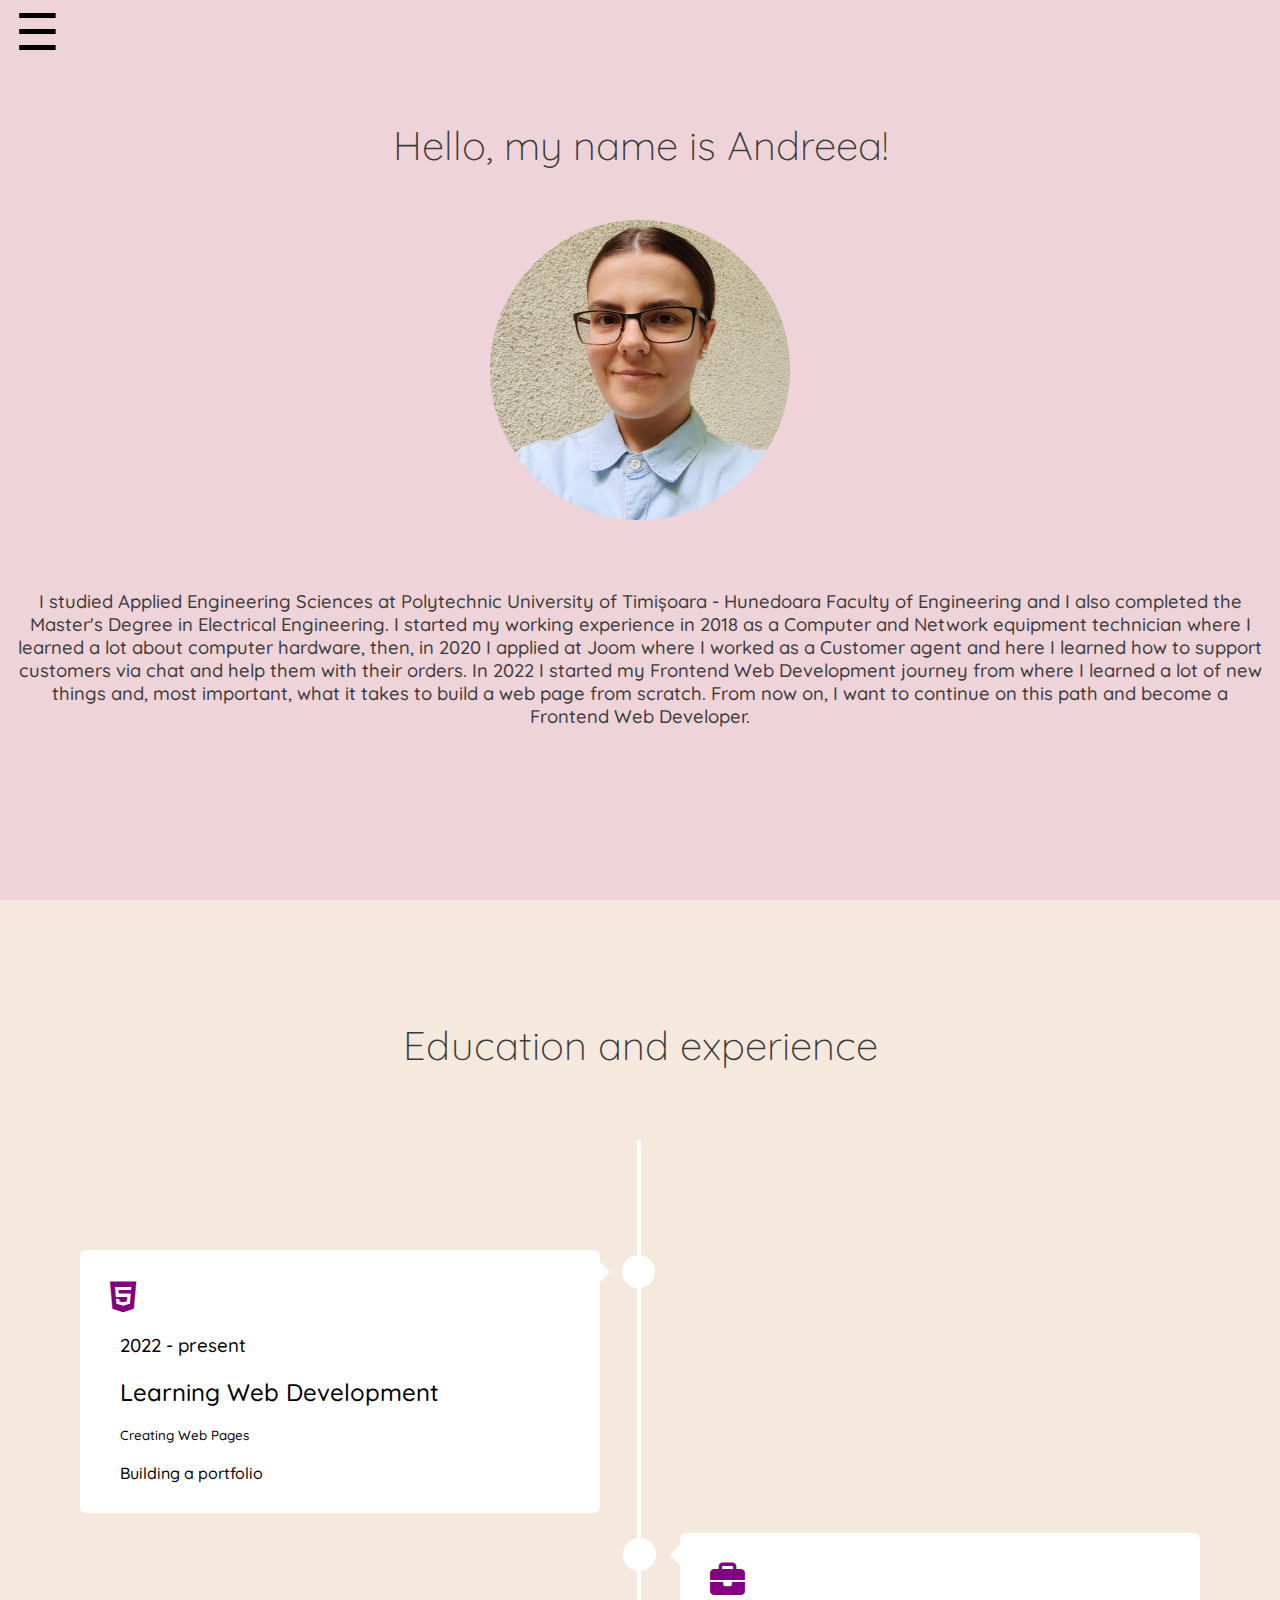
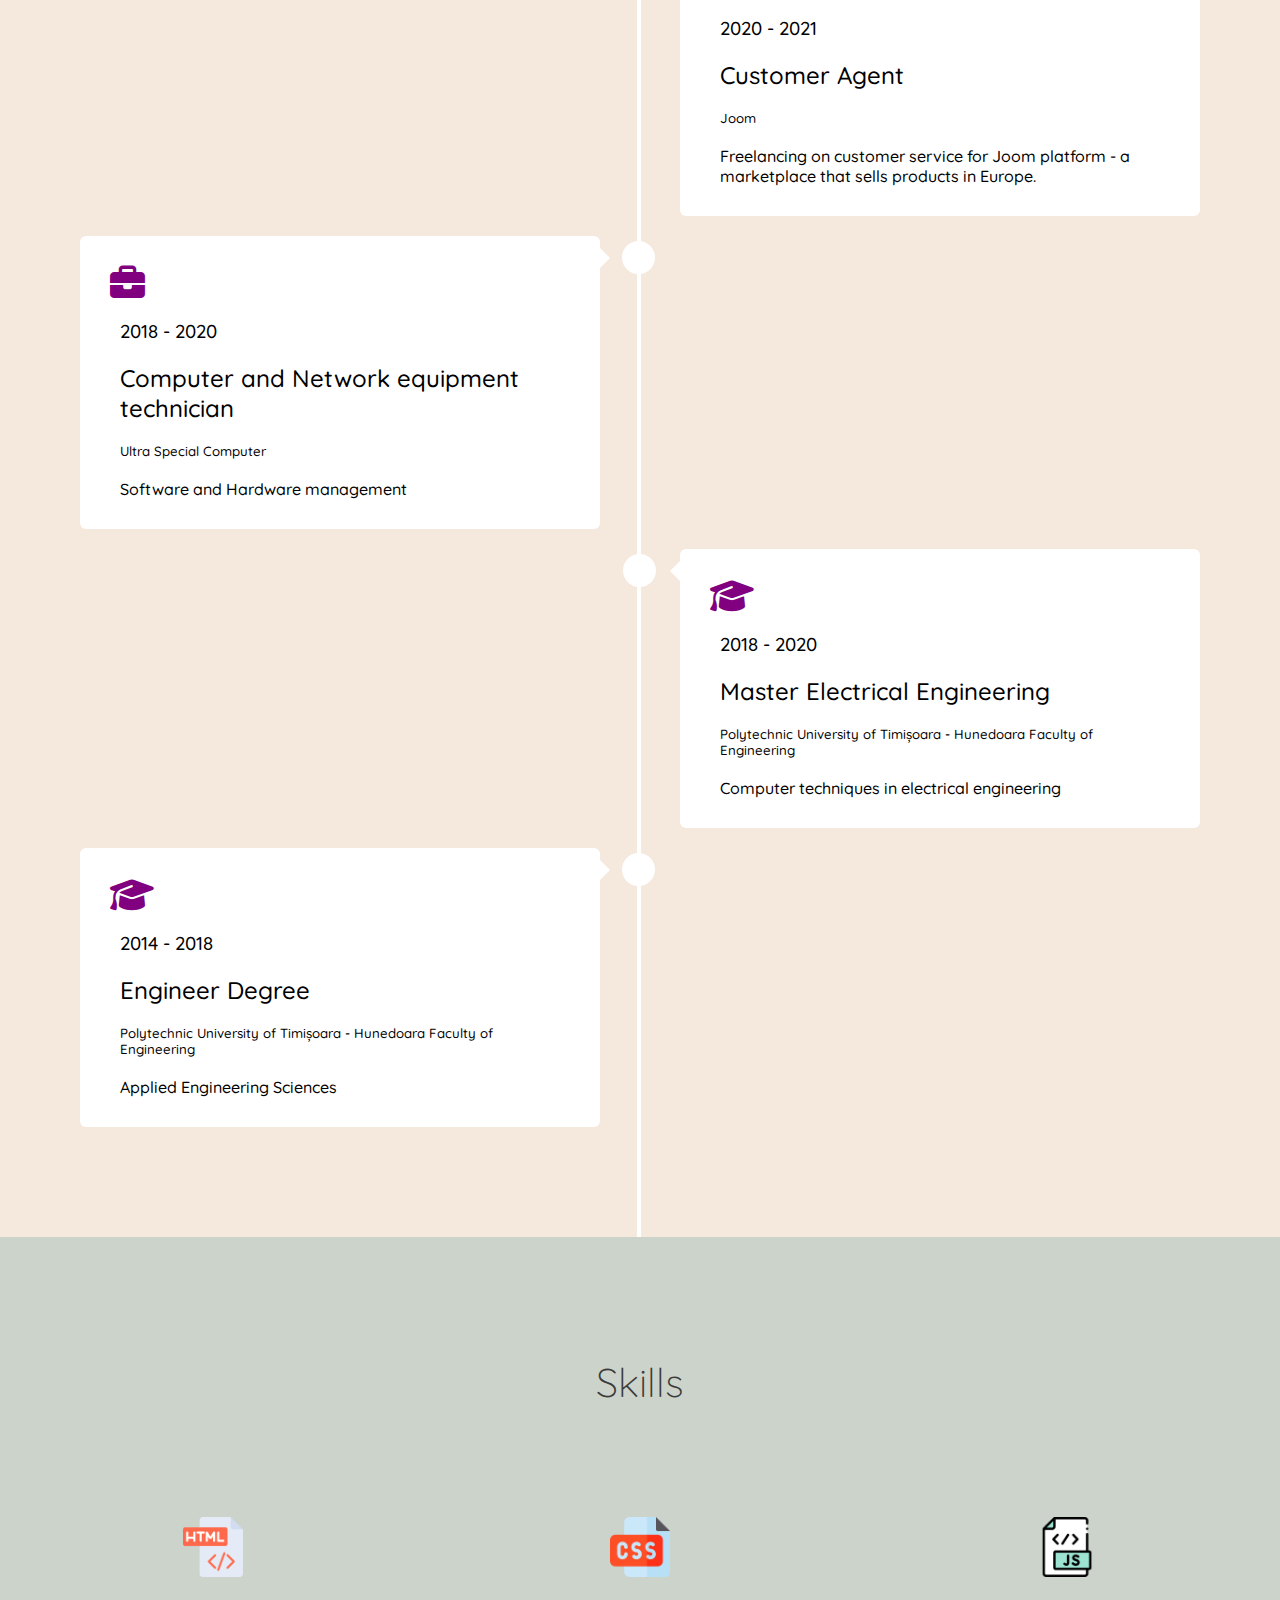
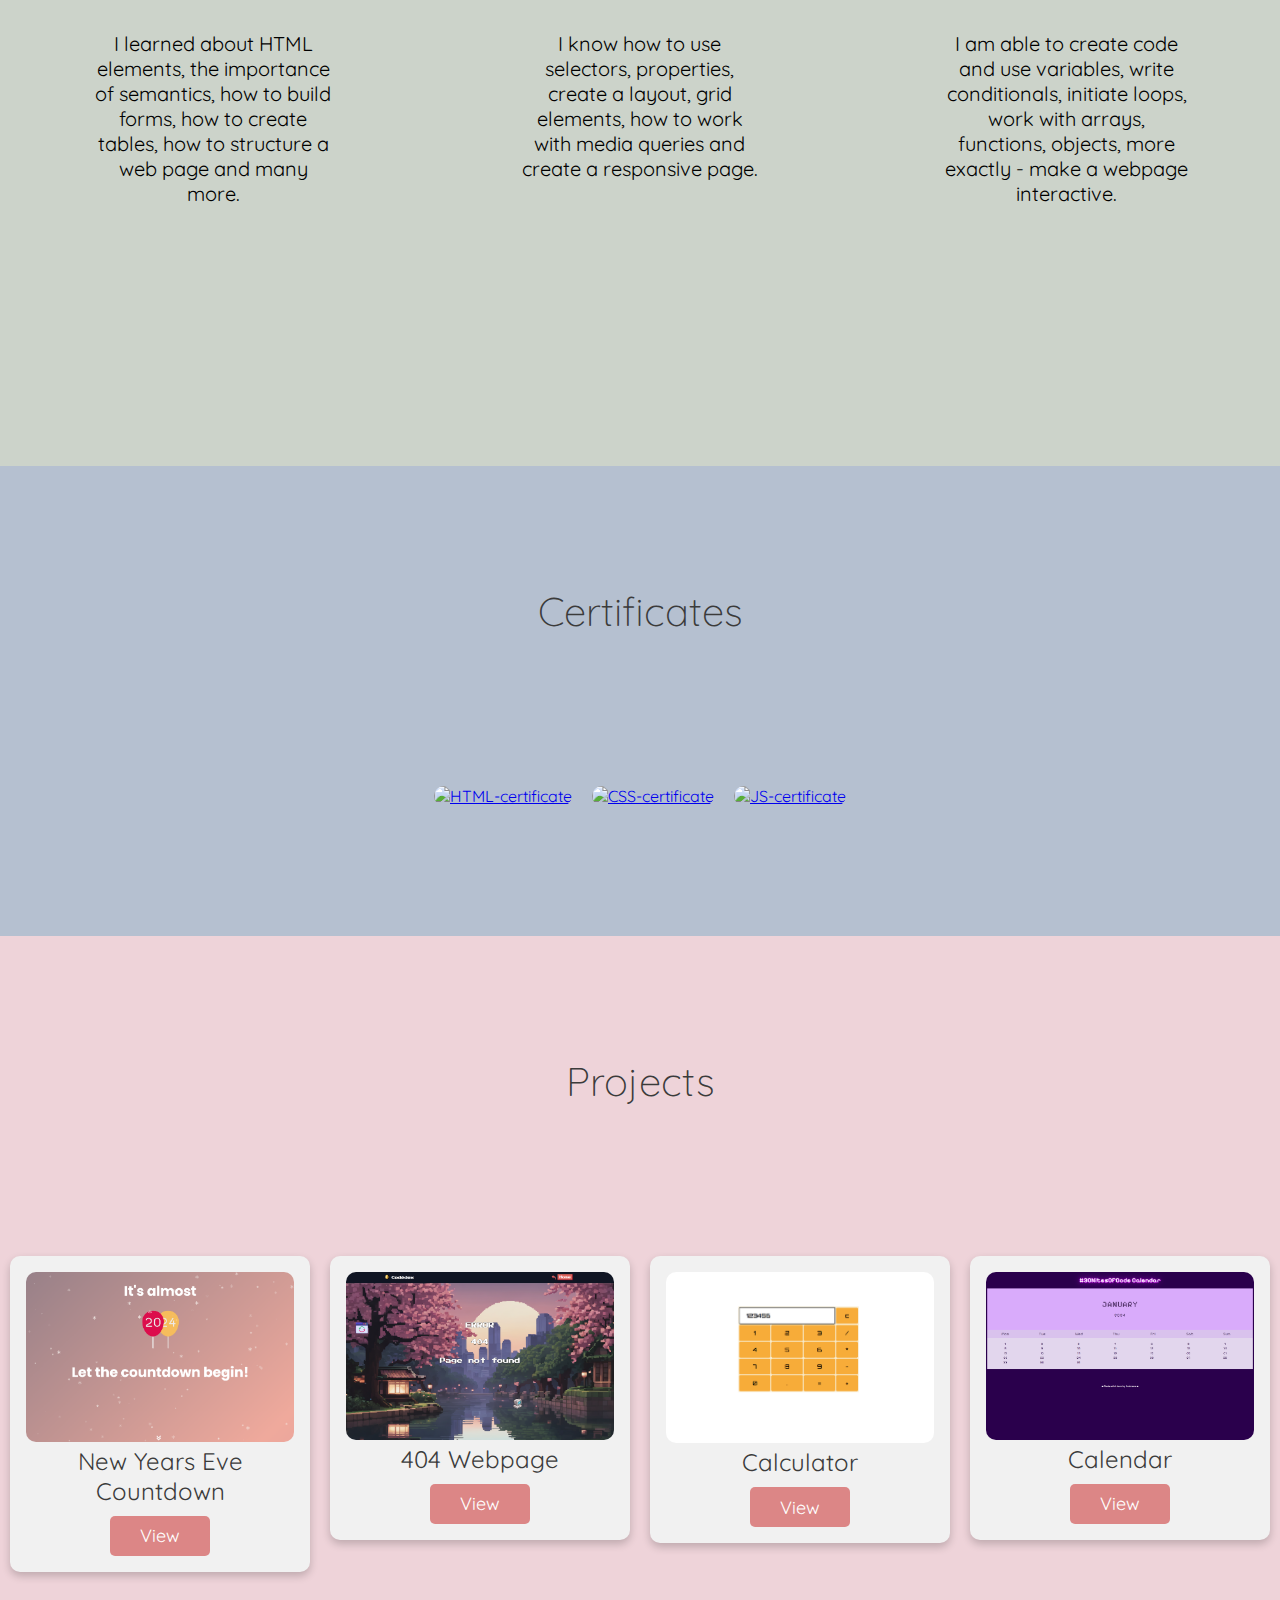
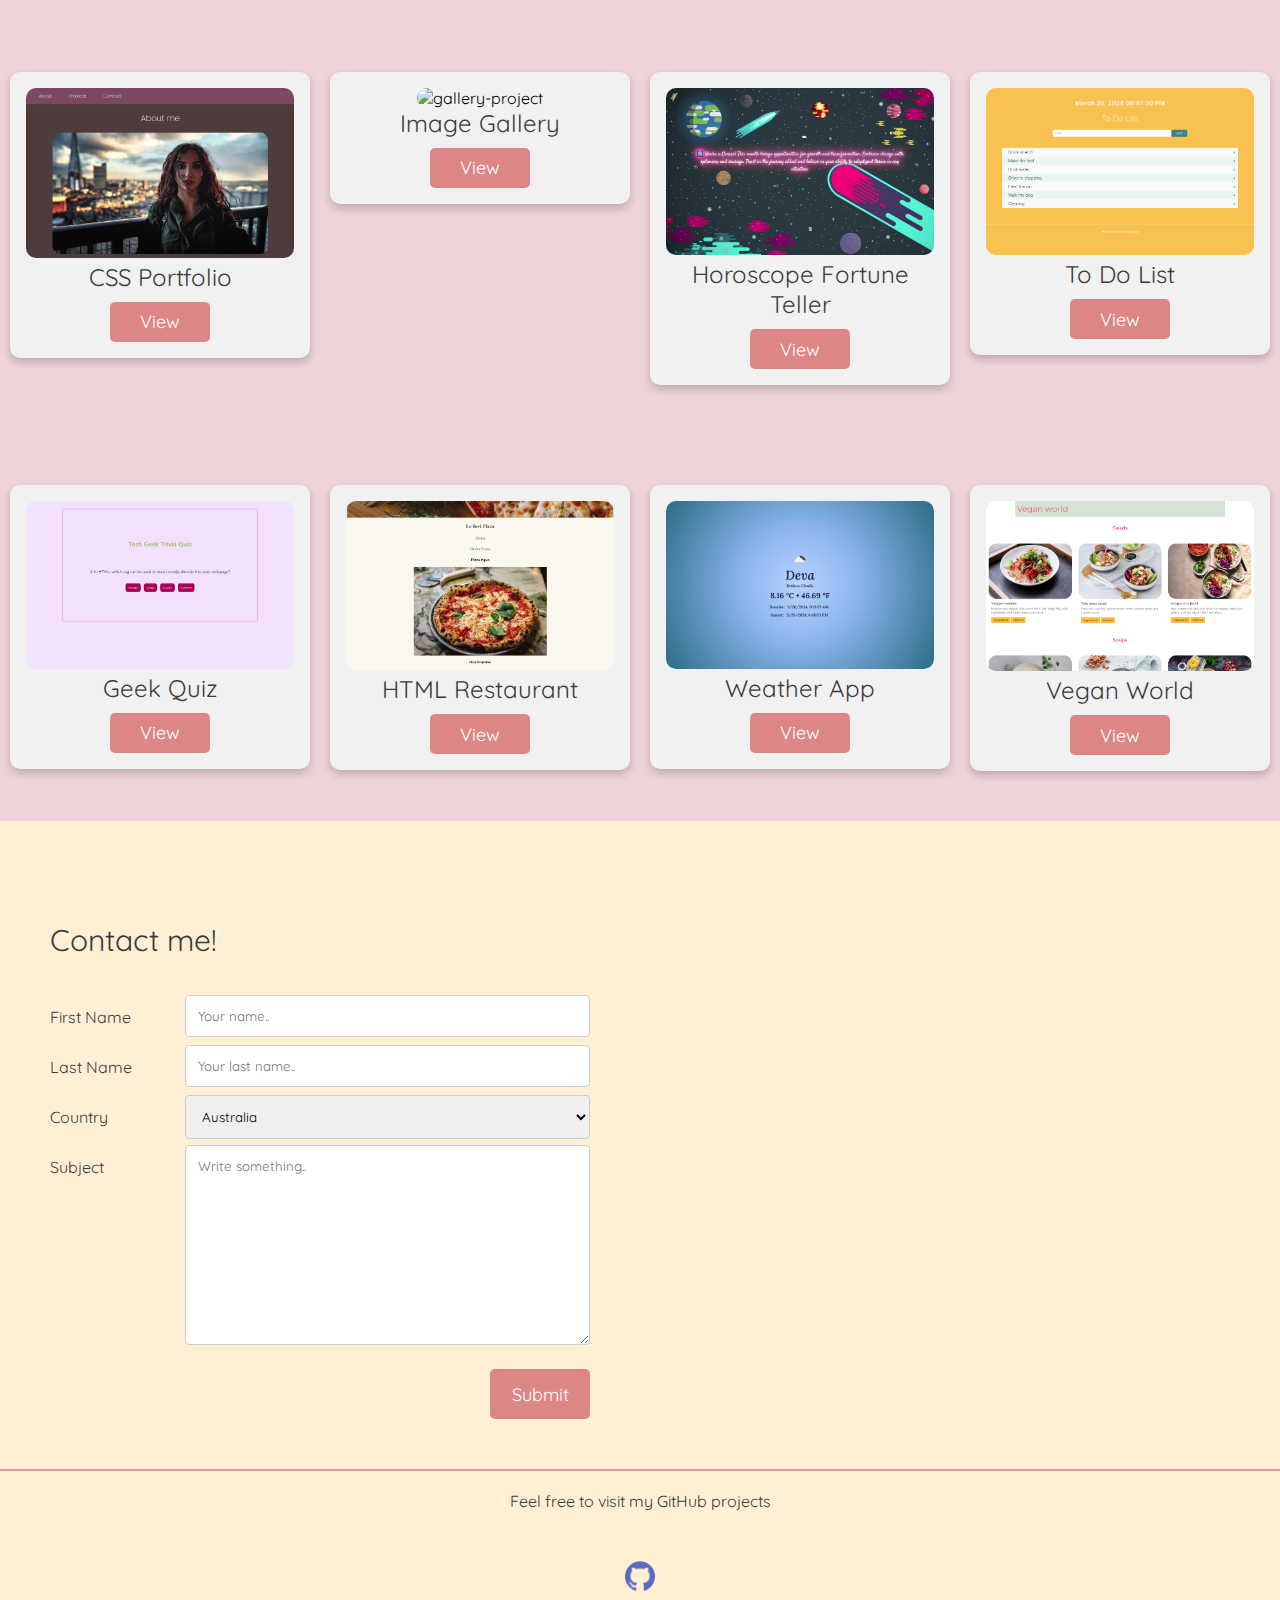
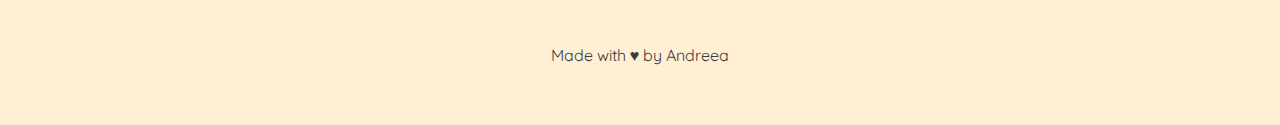
==== commit 393c6d76: "Update index.html" ====
--- a/index.html
+++ b/index.html
@@ -126,6 +126,10 @@
               <div class="column">
                 <a href="https://www.credential.net/d3d8c641-aa0c-4a0c-9791-0d1b24d929ac#gs.5zl42k" target="_blank"><img class="cert" src="https://api.accredible.com/v1/frontend/credential_website_embed_image/certificate/92420526" alt="CSS-certificate"></a>
               </div>
+
+              <div class="column">
+                <a href="https://www.credential.net/58ae13d9-b9ff-4526-9389-0bbad601fd09#gs.b74blz" target="_blank"><img class="cert" src="https://api.accredible.com/v1/frontend/credential_website_embed_image/certificate/106188663" alt="JS-certificate"></a>
+              </div>
             </div>
     </section>
 
